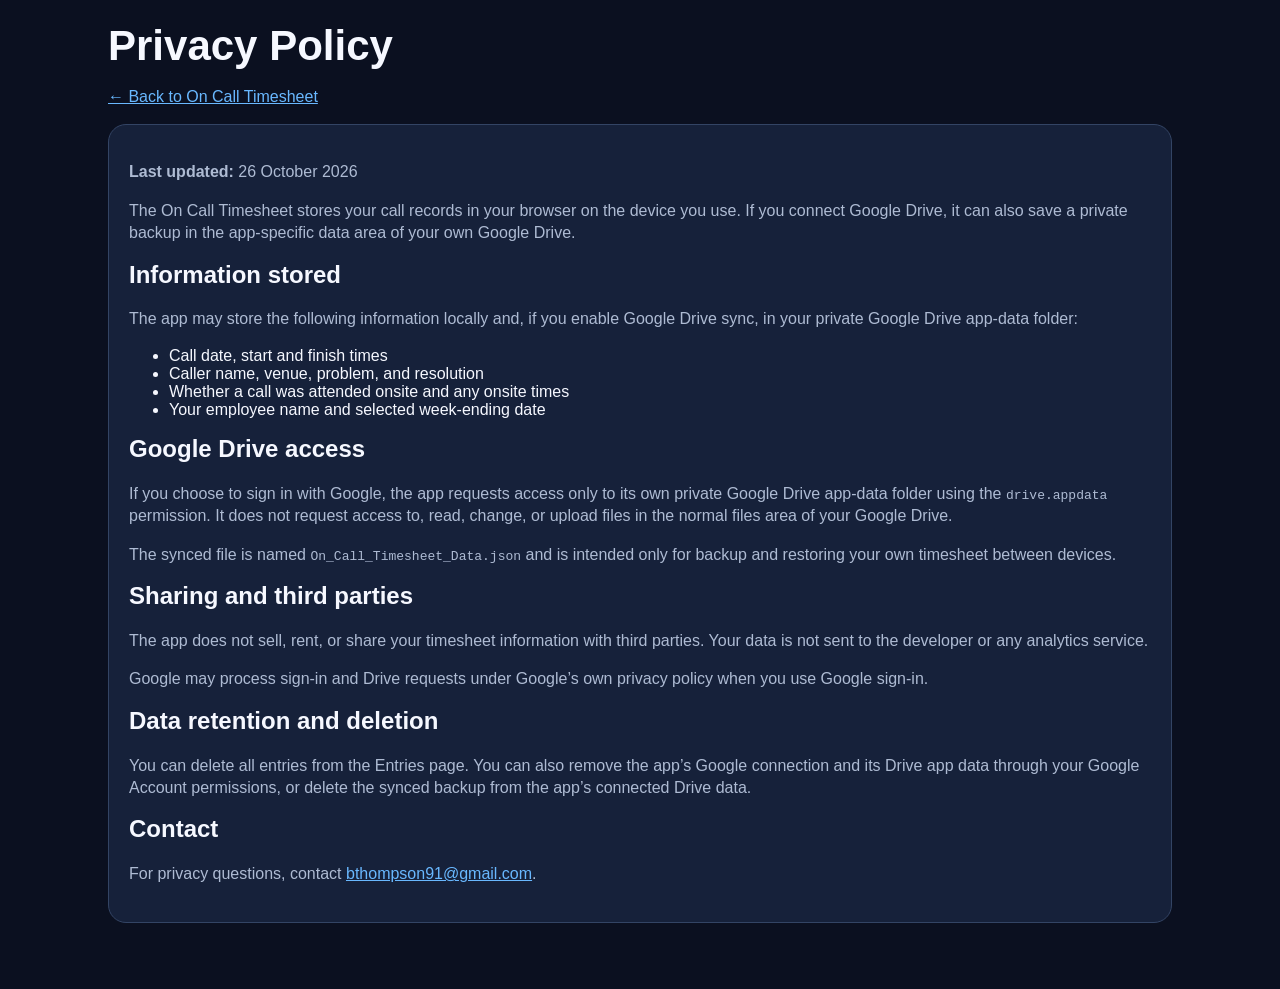
==== privacy.html @ 9f538c95 "Add privacy policy and terms of use links" ====
<!doctype html>
<html lang="en-AU">
<head>
<meta charset="utf-8">
<meta name="viewport" content="width=device-width,initial-scale=1">
<title>Privacy Policy — On Call Timesheet</title>
<link rel="stylesheet" href="styles.css">
</head>
<body>
<main class="app">
<h1>Privacy Policy</h1>
<p><a href="index.html">← Back to On Call Timesheet</a></p>
<div class="card">
<p><strong>Last updated:</strong> 26 October 2026</p>
<p>The On Call Timesheet stores your call records in your browser on the device you use. If you connect Google Drive, it can also save a private backup in the app-specific data area of your own Google Drive.</p>
<h2>Information stored</h2>
<p>The app may store the following information locally and, if you enable Google Drive sync, in your private Google Drive app-data folder:</p>
<ul>
<li>Call date, start and finish times</li>
<li>Caller name, venue, problem, and resolution</li>
<li>Whether a call was attended onsite and any onsite times</li>
<li>Your employee name and selected week-ending date</li>
</ul>
<h2>Google Drive access</h2>
<p>If you choose to sign in with Google, the app requests access only to its own private Google Drive app-data folder using the <code>drive.appdata</code> permission. It does not request access to, read, change, or upload files in the normal files area of your Google Drive.</p>
<p>The synced file is named <code>On_Call_Timesheet_Data.json</code> and is intended only for backup and restoring your own timesheet between devices.</p>
<h2>Sharing and third parties</h2>
<p>The app does not sell, rent, or share your timesheet information with third parties. Your data is not sent to the developer or any analytics service.</p>
<p>Google may process sign-in and Drive requests under Google’s own privacy policy when you use Google sign-in.</p>
<h2>Data retention and deletion</h2>
<p>You can delete all entries from the Entries page. You can also remove the app’s Google connection and its Drive app data through your Google Account permissions, or delete the synced backup from the app’s connected Drive data.</p>
<h2>Contact</h2>
<p>For privacy questions, contact <a href="mailto:bthompson91@gmail.com">bthompson91@gmail.com</a>.</p>
</div>
</main>
</body>
</html>
---- styles.css ----
* {
  box-sizing: border-box;
}

:root {
  color-scheme: dark;
  --bg: #0b1020;
  --card: #16213a;
  --field: #0d1528;
  --line: #334464;
  --text: #f6f8ff;
  --muted: #aebbd3;
  --green: #61dda0;
  --yellow: #ffd36e;
  --red: #ff8b8b;
}

body { margin: 0; min-width: 320px; min-height: 100vh; background: var(--bg); color: var(--text); font-family: -apple-system, BlinkMacSystemFont, "Segoe UI", Arial, sans-serif; }
button, input, textarea, select { font: inherit; }
button { cursor: pointer; }
.app { max-width: 1100px; margin: auto; padding: 22px 18px 50px; }
.version { position: fixed; top: 8px; left: 10px; color: #8391ae; font-size: 11px; }
.refresh { position: fixed; top: 8px; right: 10px; width: 38px; height: 34px; border: 1px solid var(--line); border-radius: 8px; background: #111b30; color: white; font-size: 18px; }
header { display: flex; justify-content: space-between; gap: 18px; align-items: flex-start; margin: 12px 0 18px; }
h1 { margin: 0 0 6px; font-size: clamp(30px, 6vw, 42px); }
h2 { margin-top: 0; }
p { color: var(--muted); line-height: 1.4; }
a { color: #69b8ff; }
.saved { align-self: start; border: 1px solid #317e62; border-radius: 999px; padding: 10px; color: #c7f7df; font-size: 13px; }
nav { display: grid; grid-template-columns: repeat(3, minmax(0, 1fr)); gap: 6px; padding: 5px; background: #0d1528; border: 1px solid var(--line); border-radius: 15px; margin-bottom: 18px; align-items: stretch; }
nav button { display: flex; align-items: center; justify-content: center; min-height: 48px; margin: 0; padding: 12px 4px; border: 0; border-radius: 11px; background: transparent; color: var(--muted); font-weight: 800; line-height: 1; }
nav button.active { background: var(--green); color: #062315; }
.card { background: var(--card); border: 1px solid var(--line); border-radius: 18px; padding: 20px; margin-bottom: 16px; }
.clockcard { padding: 30px; text-align: center; }
.clock { margin: 12px; font-size: clamp(54px, 14vw, 92px); font-weight: 900; letter-spacing: -6px; line-height: 1; }
.today { margin-bottom: 24px; color: var(--muted); }
.primary { border: 0; border-radius: 12px; padding: 13px 18px; background: var(--green); color: #062315; font-weight: 900; }
.big { width: min(520px, 100%); min-height: 82px; font-size: 22px; }
.clockcard .primary.out { background: var(--yellow); color: #2c2000; }
#active { max-width: 560px; margin: 18px auto 0; padding: 12px; border: 1px solid #685a38; border-radius: 12px; background: #262438; text-align: left; }
#active p { margin: 6px 0; }
.form { max-width: 700px; margin: auto; }
.back { padding: 0 0 14px; border: 0; background: none; color: #69b8ff; font-weight: 800; }
.settings { display: flex; align-items: end; gap: 14px; }
.settings label:first-child { flex: 1; }
.week { width: 200px; }
label { display: block; margin: 12px 0; color: var(--text); font-size: 14px; font-weight: 750; }
input, select, textarea { display: block; width: 100%; margin-top: 7px; padding: 12px; border: 1px solid var(--line); border-radius: 10px; background: var(--field); color: var(--text); }
textarea { min-height: 105px; resize: vertical; }
.check { display: flex; align-items: center; gap: 10px; padding: 12px; border: 1px solid var(--line); border-radius: 10px; background: var(--field); }
.check input { width: 20px; height: 20px; margin: 0; }
.notice { padding: 10px; border: 1px solid #8f742a; border-radius: 10px; background: #3c331a; color: #ffe7a8; }
.buttons { display: flex; flex-wrap: wrap; gap: 10px; margin-top: 18px; }
.buttons button { padding: 11px 14px; border: 1px solid var(--line); border-radius: 11px; background: #111b30; color: var(--text); font-weight: 800; }
.buttons .danger { border-color: #9b5050; color: #ffc3c3; }
.totals { display: grid; grid-template-columns: repeat(4, 1fr); gap: 10px; margin: 24px 0 30px; }
.totals div { padding: 12px; border: 1px solid var(--line); border-radius: 12px; background: var(--field); }
.totals span { display: block; margin-bottom: 6px; color: var(--muted); font-size: 12px; }
.totals b { font-size: 18px; }
#entryList { display: grid; gap: 18px; }
.date-group { display: grid; gap: 10px; }
.date-heading { margin-top: 8px; padding: 8px 2px 2px; color: #dce8ff; font-size: 15px; font-weight: 850; }
.entry-head, .entry { display: grid; grid-template-columns: 98px 155px minmax(0, 1fr) 86px 74px; }
.entry-head { padding: 0 10px 4px; color: var(--muted); font-size: 11px; font-weight: 800; letter-spacing: 1px; }
.entry { overflow: hidden; border: 1px solid var(--line); border-left: 5px solid #56a9ff; border-radius: 12px; background: var(--field); }
.entry.attended { border-left-color: var(--yellow); }
.cell { min-width: 0; padding: 10px; border-right: 1px solid var(--line); }
.top { overflow-wrap: anywhere; font-weight: 800; }
.bottom { margin-top: 9px; padding-top: 9px; border-top: 1px solid #2e3e5e; color: var(--muted); overflow-wrap: anywhere; }
.total { display: flex; align-items: center; justify-content: center; text-align: center; font-weight: 900; }
.actions { display: grid; grid-template-rows: 1fr 1fr; }
.actions button { border: 0; background: transparent; color: #6bb7ff; font-size: 11px; font-weight: 900; }
.actions button + button { border-top: 1px solid var(--line); color: #ffc1c1; }
.charts { display: grid; grid-template-columns: repeat(2, minmax(0, 1fr)); gap: 16px; margin-top: 22px; }
.chartbox { padding: 14px; border: 1px solid var(--line); border-radius: 14px; background: var(--field); }
.chart { display: grid; grid-template-columns: 156px minmax(0, 1fr); align-items: center; gap: 14px; }
.donut { width: 156px; height: 156px; }
.legend { display: grid; gap: 7px; align-content: center; font-size: 13px; }
.legend div { display: grid; grid-template-columns: minmax(0, 1fr) auto; gap: 10px; align-items: center; }
.legend span { display: flex; align-items: center; gap: 7px; min-width: 0; overflow-wrap: anywhere; }
.dot { flex: 0 0 auto; display: inline-block; width: 11px; height: 11px; border-radius: 50%; }
.legal-links { margin-top: 20px; font-size: 13px; }
.error { position: fixed; right: 10px; bottom: 10px; left: 10px; padding: 12px; border: 1px solid #bd6572; border-radius: 10px; background: #491f29; color: #ffd7db; }
.hidden { display: none !important; }
@media (max-width: 680px) {
header { flex-direction: column; }
.settings { flex-direction: column; align-items: stretch; }
.week { width: auto; }
.totals { grid-template-columns: repeat(2, 1fr); }
.entry-head, .entry { grid-template-columns: 68px 94px minmax(0, 1fr) 64px 55px; }
.entry-head { padding-left: 6px; font-size: 9px; }
.cell { padding: 8px; font-size: 12px; }
.actions button { font-size: 10px; }
.charts { grid-template-columns: 1fr; }
.chart { grid-template-columns: 1fr; }
.donut { margin: auto; }
}
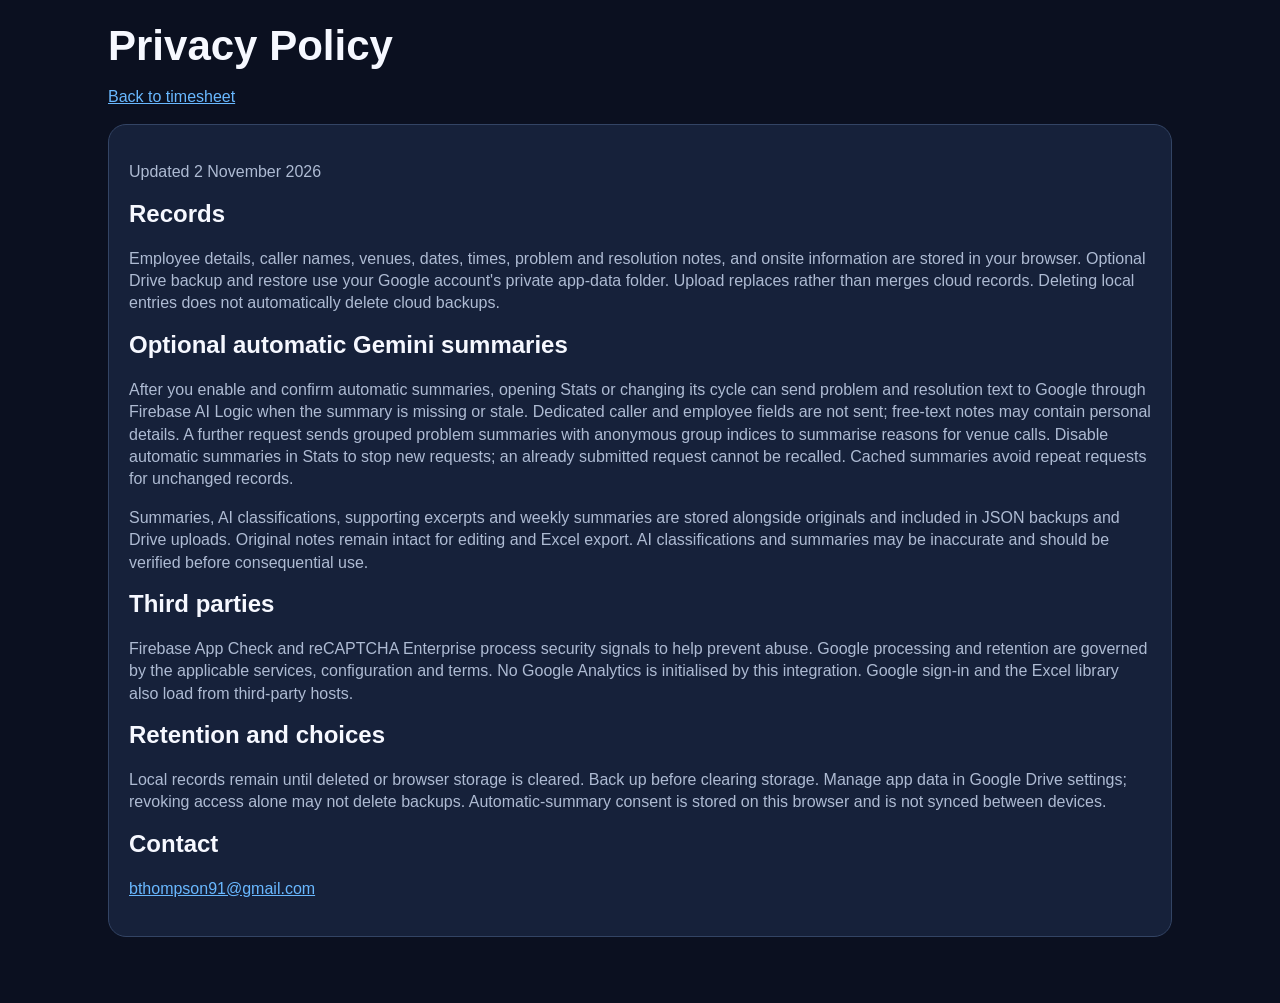
==== commit 7be4a001: "Add automatic Gemini cycle summaries and expanded Stats bands (v0.5.6)" ====
--- a/privacy.html
+++ b/privacy.html
@@ -1,37 +1 @@
-<!doctype html>
-<html lang="en-AU">
-<head>
-<meta charset="utf-8">
-<meta name="viewport" content="width=device-width,initial-scale=1">
-<title>Privacy Policy — On Call Timesheet</title>
-<link rel="stylesheet" href="styles.css">
-</head>
-<body>
-<main class="app">
-<h1>Privacy Policy</h1>
-<p><a href="index.html">← Back to On Call Timesheet</a></p>
-<div class="card">
-<p><strong>Last updated:</strong> 26 October 2026</p>
-<p>The On Call Timesheet stores your call records in your browser on the device you use. If you connect Google Drive, it can also save a private backup in the app-specific data area of your own Google Drive.</p>
-<h2>Information stored</h2>
-<p>The app may store the following information locally and, if you enable Google Drive sync, in your private Google Drive app-data folder:</p>
-<ul>
-<li>Call date, start and finish times</li>
-<li>Caller name, venue, problem, and resolution</li>
-<li>Whether a call was attended onsite and any onsite times</li>
-<li>Your employee name and selected week-ending date</li>
-</ul>
-<h2>Google Drive access</h2>
-<p>If you choose to sign in with Google, the app requests access only to its own private Google Drive app-data folder using the <code>drive.appdata</code> permission. It does not request access to, read, change, or upload files in the normal files area of your Google Drive.</p>
-<p>The synced file is named <code>On_Call_Timesheet_Data.json</code> and is intended only for backup and restoring your own timesheet between devices.</p>
-<h2>Sharing and third parties</h2>
-<p>The app does not sell, rent, or share your timesheet information with third parties. Your data is not sent to the developer or any analytics service.</p>
-<p>Google may process sign-in and Drive requests under Google’s own privacy policy when you use Google sign-in.</p>
-<h2>Data retention and deletion</h2>
-<p>You can delete all entries from the Entries page. You can also remove the app’s Google connection and its Drive app data through your Google Account permissions, or delete the synced backup from the app’s connected Drive data.</p>
-<h2>Contact</h2>
-<p>For privacy questions, contact <a href="mailto:bthompson91@gmail.com">bthompson91@gmail.com</a>.</p>
-</div>
-</main>
-</body>
-</html>+<!doctype html><html lang="en-AU"><head><meta charset="utf-8"><meta name="viewport" content="width=device-width,initial-scale=1"><title>Privacy Policy — On Call Timesheet</title><link rel="stylesheet" href="styles.css"></head><body><main class="app"><h1>Privacy Policy</h1><p><a href="index.html">Back to timesheet</a></p><div class="card"><p>Updated 2 November 2026</p><h2>Records</h2><p>Employee details, caller names, venues, dates, times, problem and resolution notes, and onsite information are stored in your browser. Optional Drive backup and restore use your Google account's private app-data folder. Upload replaces rather than merges cloud records. Deleting local entries does not automatically delete cloud backups.</p><h2>Optional automatic Gemini summaries</h2><p>After you enable and confirm automatic summaries, opening Stats or changing its cycle can send problem and resolution text to Google through Firebase AI Logic when the summary is missing or stale. Dedicated caller and employee fields are not sent; free-text notes may contain personal details. A further request sends grouped problem summaries with anonymous group indices to summarise reasons for venue calls. Disable automatic summaries in Stats to stop new requests; an already submitted request cannot be recalled. Cached summaries avoid repeat requests for unchanged records.</p><p>Summaries, AI classifications, supporting excerpts and weekly summaries are stored alongside originals and included in JSON backups and Drive uploads. Original notes remain intact for editing and Excel export. AI classifications and summaries may be inaccurate and should be verified before consequential use.</p><h2>Third parties</h2><p>Firebase App Check and reCAPTCHA Enterprise process security signals to help prevent abuse. Google processing and retention are governed by the applicable services, configuration and terms. No Google Analytics is initialised by this integration. Google sign-in and the Excel library also load from third-party hosts.</p><h2>Retention and choices</h2><p>Local records remain until deleted or browser storage is cleared. Back up before clearing storage. Manage app data in Google Drive settings; revoking access alone may not delete backups. Automatic-summary consent is stored on this browser and is not synced between devices.</p><h2>Contact</h2><p><a href="mailto:bthompson91@gmail.com">bthompson91@gmail.com</a></p></div></main></body></html>
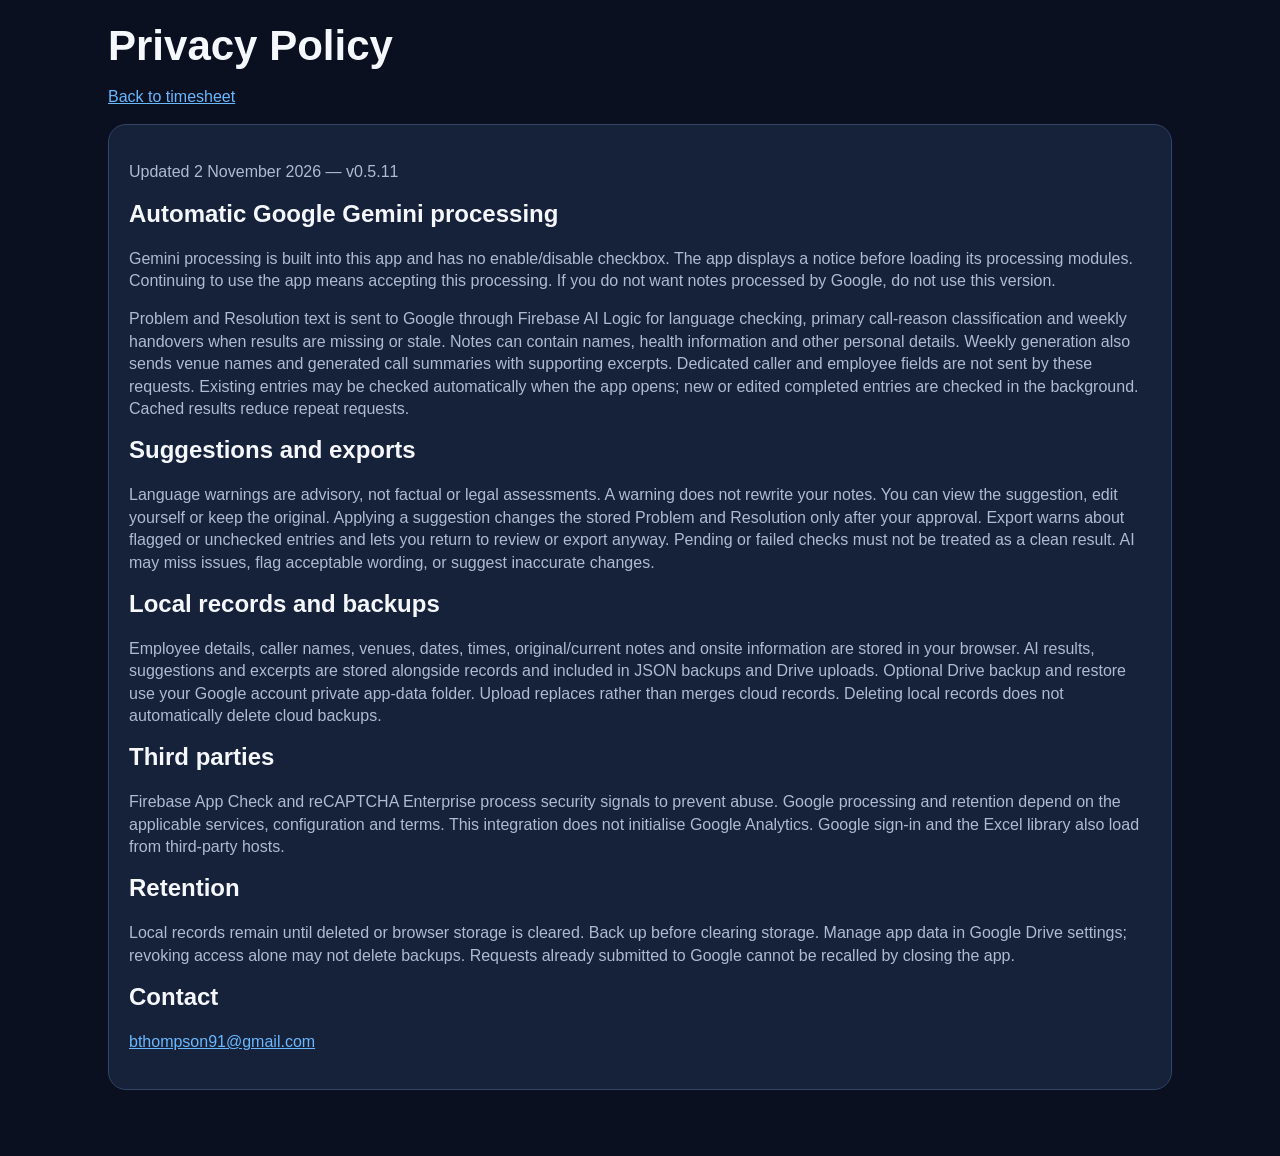
==== commit 8d735a9f: "Automate language flags and export warnings; remove Gemini toggles (v0.5.11)" ====
--- a/privacy.html
+++ b/privacy.html
@@ -1 +1 @@
-<!doctype html><html lang="en-AU"><head><meta charset="utf-8"><meta name="viewport" content="width=device-width,initial-scale=1"><title>Privacy Policy — On Call Timesheet</title><link rel="stylesheet" href="styles.css"></head><body><main class="app"><h1>Privacy Policy</h1><p><a href="index.html">Back to timesheet</a></p><div class="card"><p>Updated 2 November 2026</p><h2>Records</h2><p>Employee details, caller names, venues, dates, times, problem and resolution notes, and onsite information are stored in your browser. Optional Drive backup and restore use your Google account's private app-data folder. Upload replaces rather than merges cloud records. Deleting local entries does not automatically delete cloud backups.</p><h2>Optional automatic Gemini summaries</h2><p>After you enable and confirm automatic summaries, opening Stats or changing its cycle can send problem and resolution text to Google through Firebase AI Logic when the summary is missing or stale. Dedicated caller and employee fields are not sent; free-text notes may contain personal details. A further request sends grouped problem summaries with anonymous group indices to summarise reasons for venue calls. Disable automatic summaries in Stats to stop new requests; an already submitted request cannot be recalled. Cached summaries avoid repeat requests for unchanged records.</p><p>Summaries, AI classifications, supporting excerpts and weekly summaries are stored alongside originals and included in JSON backups and Drive uploads. Original notes remain intact for editing and Excel export. AI classifications and summaries may be inaccurate and should be verified before consequential use.</p><h2>Third parties</h2><p>Firebase App Check and reCAPTCHA Enterprise process security signals to help prevent abuse. Google processing and retention are governed by the applicable services, configuration and terms. No Google Analytics is initialised by this integration. Google sign-in and the Excel library also load from third-party hosts.</p><h2>Retention and choices</h2><p>Local records remain until deleted or browser storage is cleared. Back up before clearing storage. Manage app data in Google Drive settings; revoking access alone may not delete backups. Automatic-summary consent is stored on this browser and is not synced between devices.</p><h2>Contact</h2><p><a href="mailto:bthompson91@gmail.com">bthompson91@gmail.com</a></p></div></main></body></html>+<!doctype html><html lang="en-AU"><head><meta charset="utf-8"><meta name="viewport" content="width=device-width,initial-scale=1"><title>Privacy Policy — On Call Timesheet</title><link rel="stylesheet" href="styles.css"></head><body><main class="app"><h1>Privacy Policy</h1><p><a href="index.html">Back to timesheet</a></p><div class="card"><p>Updated 2 November 2026 — v0.5.11</p><h2>Automatic Google Gemini processing</h2><p>Gemini processing is built into this app and has no enable/disable checkbox. The app displays a notice before loading its processing modules. Continuing to use the app means accepting this processing. If you do not want notes processed by Google, do not use this version.</p><p>Problem and Resolution text is sent to Google through Firebase AI Logic for language checking, primary call-reason classification and weekly handovers when results are missing or stale. Notes can contain names, health information and other personal details. Weekly generation also sends venue names and generated call summaries with supporting excerpts. Dedicated caller and employee fields are not sent by these requests. Existing entries may be checked automatically when the app opens; new or edited completed entries are checked in the background. Cached results reduce repeat requests.</p><h2>Suggestions and exports</h2><p>Language warnings are advisory, not factual or legal assessments. A warning does not rewrite your notes. You can view the suggestion, edit yourself or keep the original. Applying a suggestion changes the stored Problem and Resolution only after your approval. Export warns about flagged or unchecked entries and lets you return to review or export anyway. Pending or failed checks must not be treated as a clean result. AI may miss issues, flag acceptable wording, or suggest inaccurate changes.</p><h2>Local records and backups</h2><p>Employee details, caller names, venues, dates, times, original/current notes and onsite information are stored in your browser. AI results, suggestions and excerpts are stored alongside records and included in JSON backups and Drive uploads. Optional Drive backup and restore use your Google account private app-data folder. Upload replaces rather than merges cloud records. Deleting local records does not automatically delete cloud backups.</p><h2>Third parties</h2><p>Firebase App Check and reCAPTCHA Enterprise process security signals to prevent abuse. Google processing and retention depend on the applicable services, configuration and terms. This integration does not initialise Google Analytics. Google sign-in and the Excel library also load from third-party hosts.</p><h2>Retention</h2><p>Local records remain until deleted or browser storage is cleared. Back up before clearing storage. Manage app data in Google Drive settings; revoking access alone may not delete backups. Requests already submitted to Google cannot be recalled by closing the app.</p><h2>Contact</h2><p><a href="mailto:bthompson91@gmail.com">bthompson91@gmail.com</a></p></div></main></body></html>
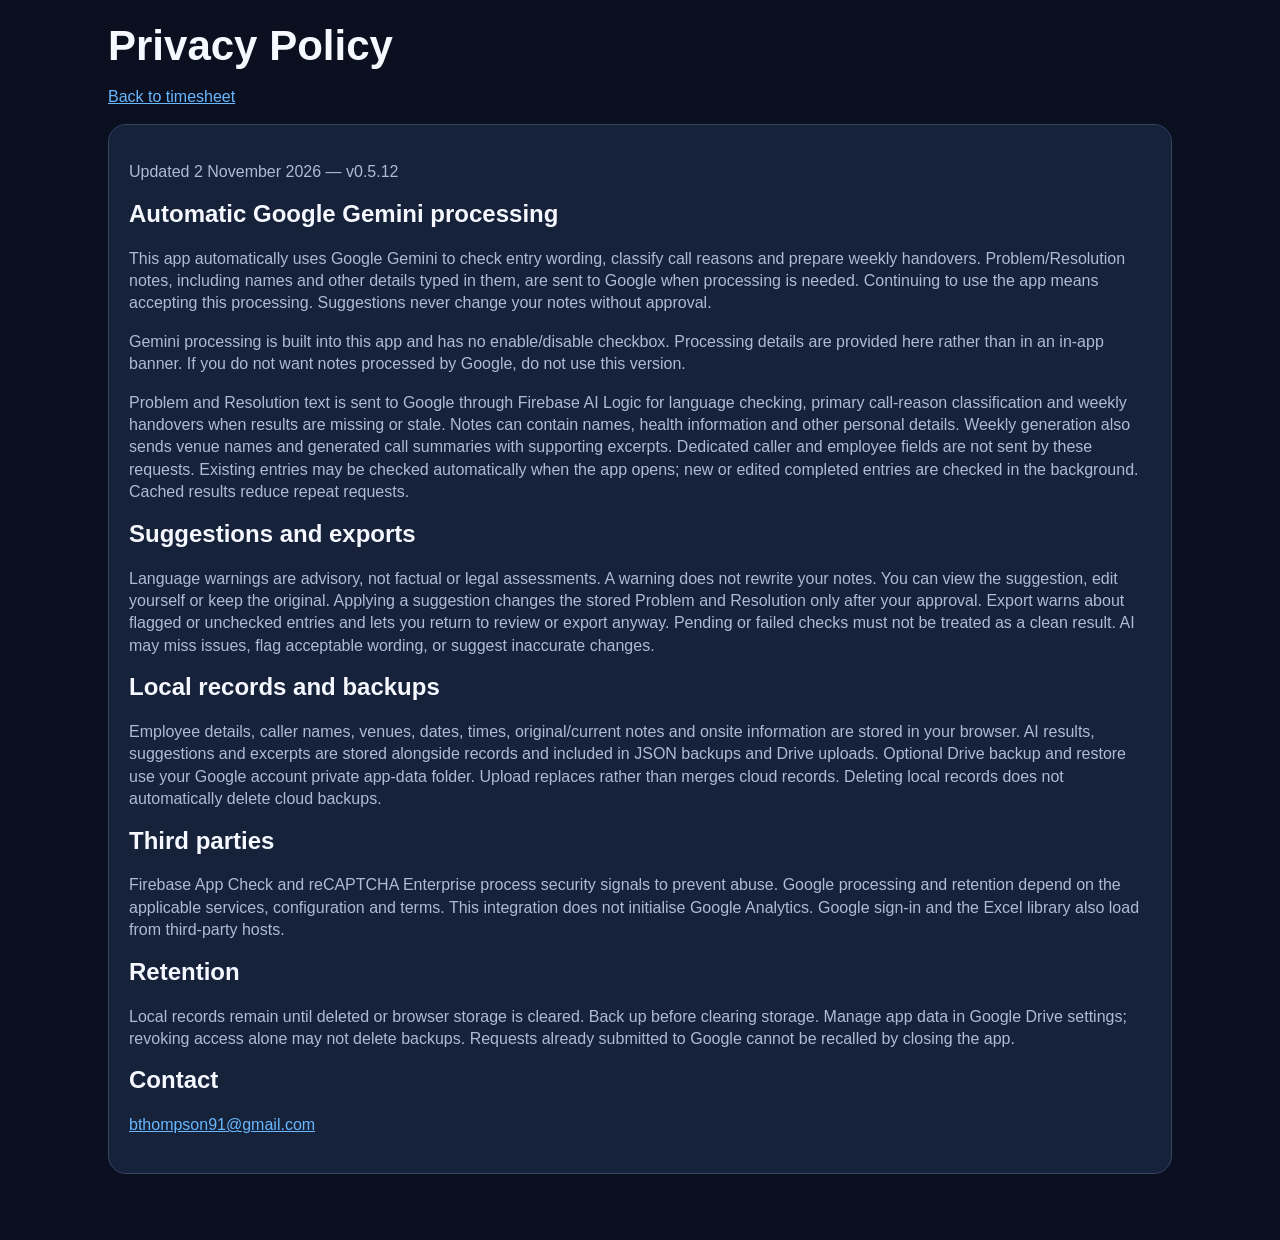
==== commit a932a4c8: "Rename AI weekly summary and move disclosures to Privacy (v0.5.12)" ====
--- a/privacy.html
+++ b/privacy.html
@@ -1 +1 @@
-<!doctype html><html lang="en-AU"><head><meta charset="utf-8"><meta name="viewport" content="width=device-width,initial-scale=1"><title>Privacy Policy — On Call Timesheet</title><link rel="stylesheet" href="styles.css"></head><body><main class="app"><h1>Privacy Policy</h1><p><a href="index.html">Back to timesheet</a></p><div class="card"><p>Updated 2 November 2026 — v0.5.11</p><h2>Automatic Google Gemini processing</h2><p>Gemini processing is built into this app and has no enable/disable checkbox. The app displays a notice before loading its processing modules. Continuing to use the app means accepting this processing. If you do not want notes processed by Google, do not use this version.</p><p>Problem and Resolution text is sent to Google through Firebase AI Logic for language checking, primary call-reason classification and weekly handovers when results are missing or stale. Notes can contain names, health information and other personal details. Weekly generation also sends venue names and generated call summaries with supporting excerpts. Dedicated caller and employee fields are not sent by these requests. Existing entries may be checked automatically when the app opens; new or edited completed entries are checked in the background. Cached results reduce repeat requests.</p><h2>Suggestions and exports</h2><p>Language warnings are advisory, not factual or legal assessments. A warning does not rewrite your notes. You can view the suggestion, edit yourself or keep the original. Applying a suggestion changes the stored Problem and Resolution only after your approval. Export warns about flagged or unchecked entries and lets you return to review or export anyway. Pending or failed checks must not be treated as a clean result. AI may miss issues, flag acceptable wording, or suggest inaccurate changes.</p><h2>Local records and backups</h2><p>Employee details, caller names, venues, dates, times, original/current notes and onsite information are stored in your browser. AI results, suggestions and excerpts are stored alongside records and included in JSON backups and Drive uploads. Optional Drive backup and restore use your Google account private app-data folder. Upload replaces rather than merges cloud records. Deleting local records does not automatically delete cloud backups.</p><h2>Third parties</h2><p>Firebase App Check and reCAPTCHA Enterprise process security signals to prevent abuse. Google processing and retention depend on the applicable services, configuration and terms. This integration does not initialise Google Analytics. Google sign-in and the Excel library also load from third-party hosts.</p><h2>Retention</h2><p>Local records remain until deleted or browser storage is cleared. Back up before clearing storage. Manage app data in Google Drive settings; revoking access alone may not delete backups. Requests already submitted to Google cannot be recalled by closing the app.</p><h2>Contact</h2><p><a href="mailto:bthompson91@gmail.com">bthompson91@gmail.com</a></p></div></main></body></html>+<!doctype html><html lang="en-AU"><head><meta charset="utf-8"><meta name="viewport" content="width=device-width,initial-scale=1"><title>Privacy Policy — On Call Timesheet</title><link rel="stylesheet" href="styles.css"></head><body><main class="app"><h1>Privacy Policy</h1><p><a href="index.html">Back to timesheet</a></p><div class="card"><p>Updated 2 November 2026 — v0.5.12</p><h2>Automatic Google Gemini processing</h2><p>This app automatically uses Google Gemini to check entry wording, classify call reasons and prepare weekly handovers. Problem/Resolution notes, including names and other details typed in them, are sent to Google when processing is needed. Continuing to use the app means accepting this processing. Suggestions never change your notes without approval.</p><p>Gemini processing is built into this app and has no enable/disable checkbox. Processing details are provided here rather than in an in-app banner. If you do not want notes processed by Google, do not use this version.</p><p>Problem and Resolution text is sent to Google through Firebase AI Logic for language checking, primary call-reason classification and weekly handovers when results are missing or stale. Notes can contain names, health information and other personal details. Weekly generation also sends venue names and generated call summaries with supporting excerpts. Dedicated caller and employee fields are not sent by these requests. Existing entries may be checked automatically when the app opens; new or edited completed entries are checked in the background. Cached results reduce repeat requests.</p><h2>Suggestions and exports</h2><p>Language warnings are advisory, not factual or legal assessments. A warning does not rewrite your notes. You can view the suggestion, edit yourself or keep the original. Applying a suggestion changes the stored Problem and Resolution only after your approval. Export warns about flagged or unchecked entries and lets you return to review or export anyway. Pending or failed checks must not be treated as a clean result. AI may miss issues, flag acceptable wording, or suggest inaccurate changes.</p><h2>Local records and backups</h2><p>Employee details, caller names, venues, dates, times, original/current notes and onsite information are stored in your browser. AI results, suggestions and excerpts are stored alongside records and included in JSON backups and Drive uploads. Optional Drive backup and restore use your Google account private app-data folder. Upload replaces rather than merges cloud records. Deleting local records does not automatically delete cloud backups.</p><h2>Third parties</h2><p>Firebase App Check and reCAPTCHA Enterprise process security signals to prevent abuse. Google processing and retention depend on the applicable services, configuration and terms. This integration does not initialise Google Analytics. Google sign-in and the Excel library also load from third-party hosts.</p><h2>Retention</h2><p>Local records remain until deleted or browser storage is cleared. Back up before clearing storage. Manage app data in Google Drive settings; revoking access alone may not delete backups. Requests already submitted to Google cannot be recalled by closing the app.</p><h2>Contact</h2><p><a href="mailto:bthompson91@gmail.com">bthompson91@gmail.com</a></p></div></main></body></html>
